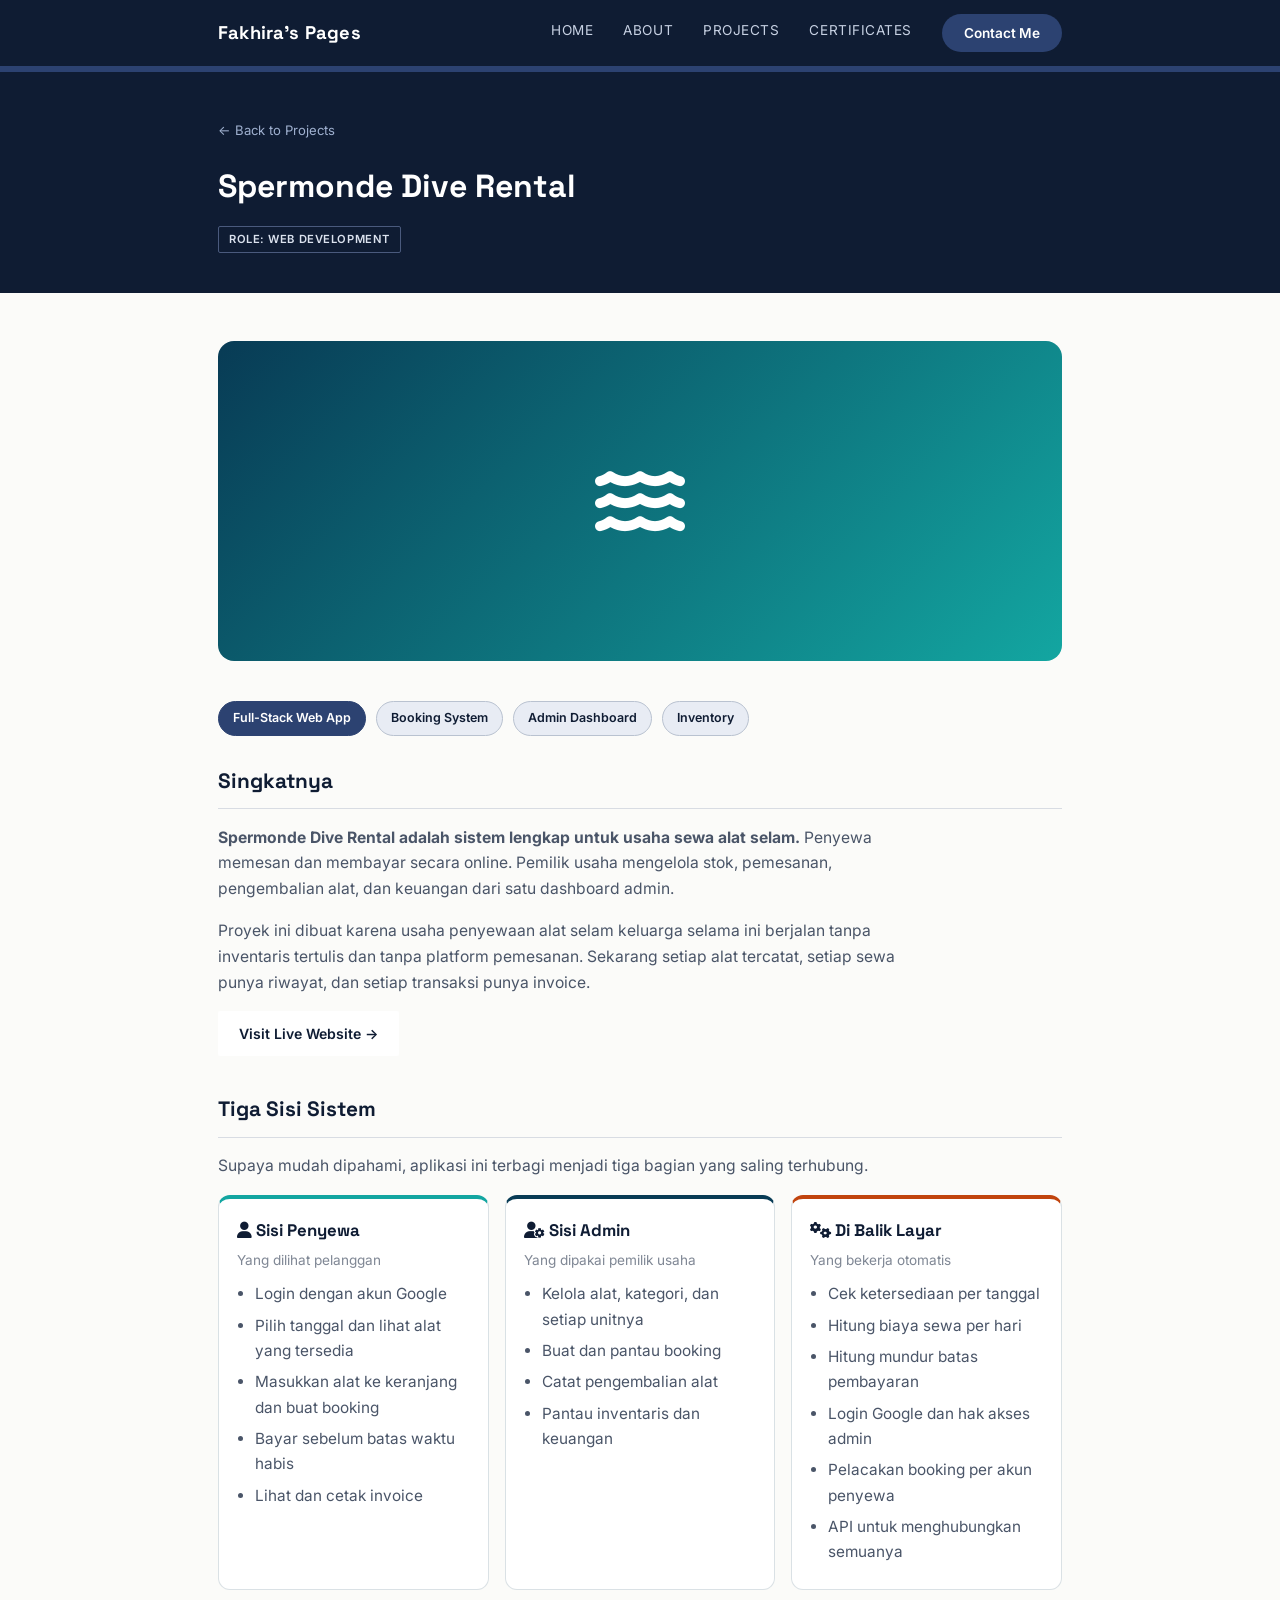
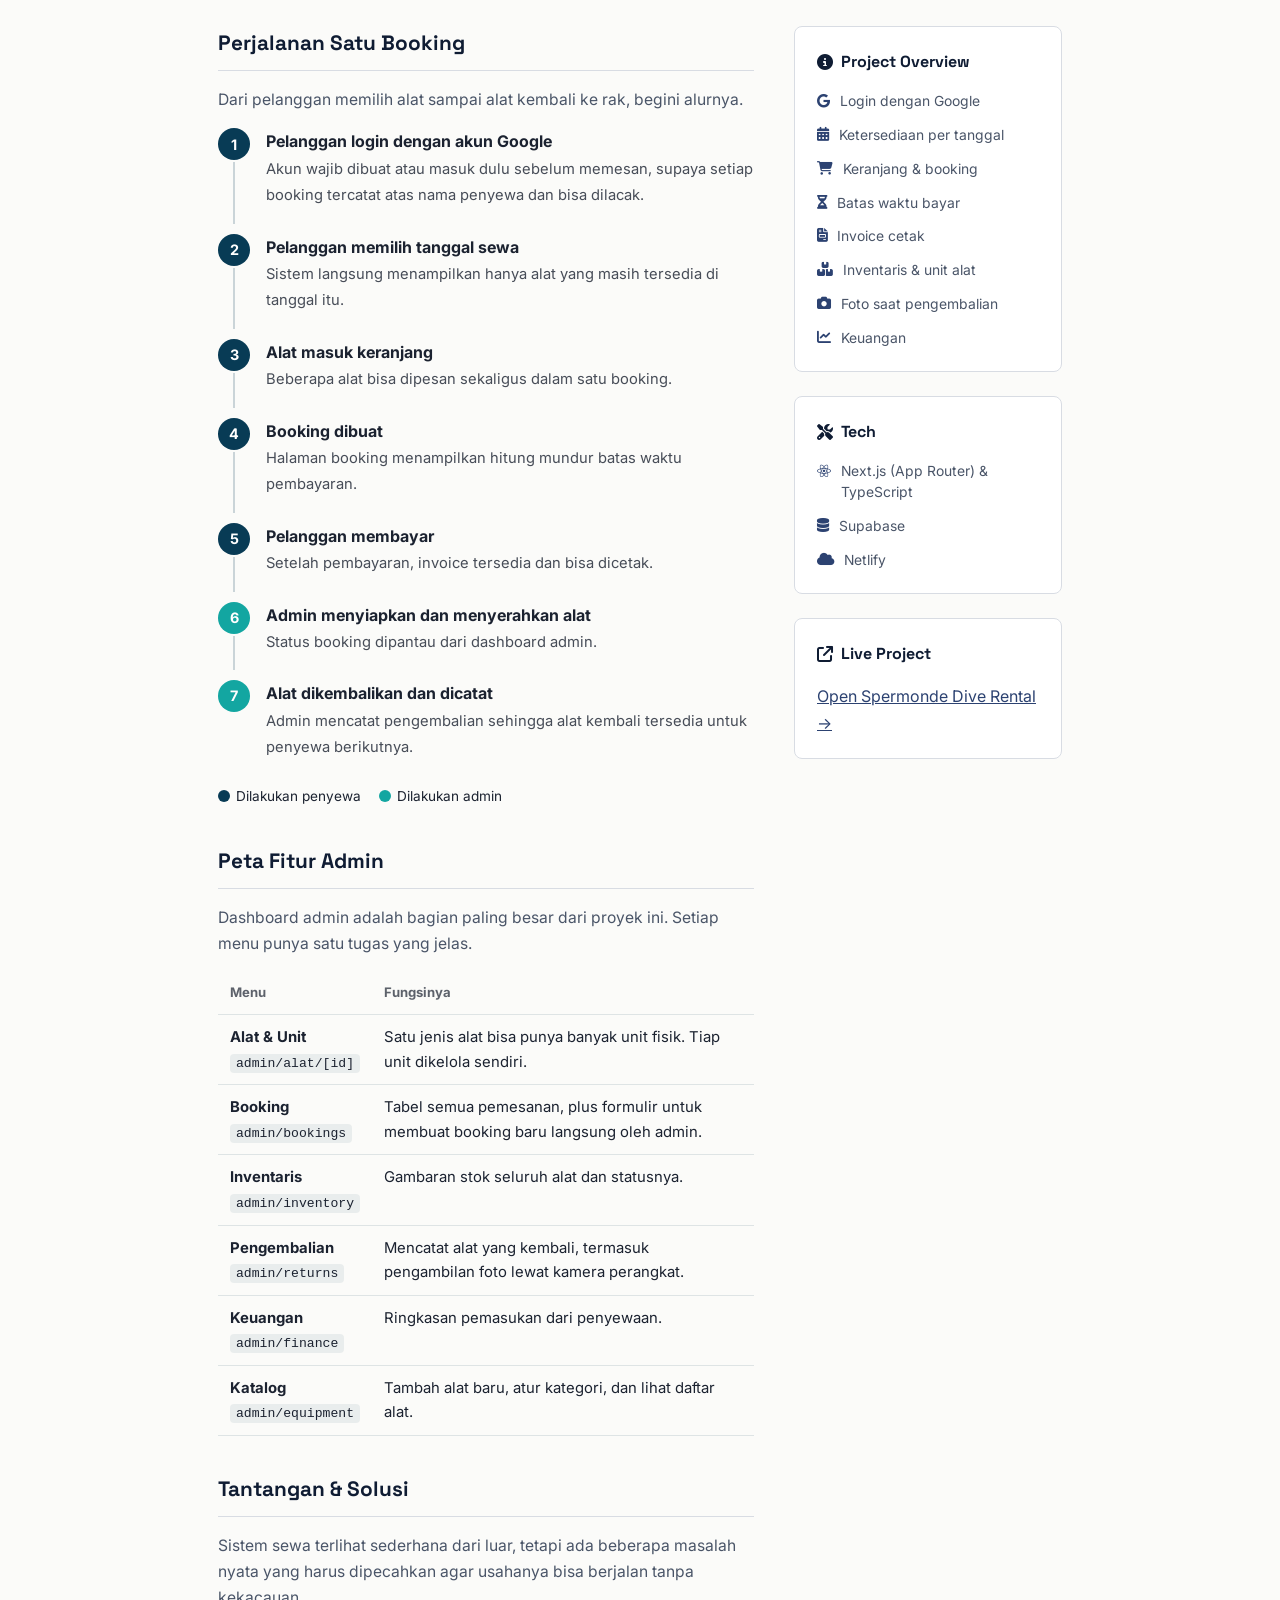
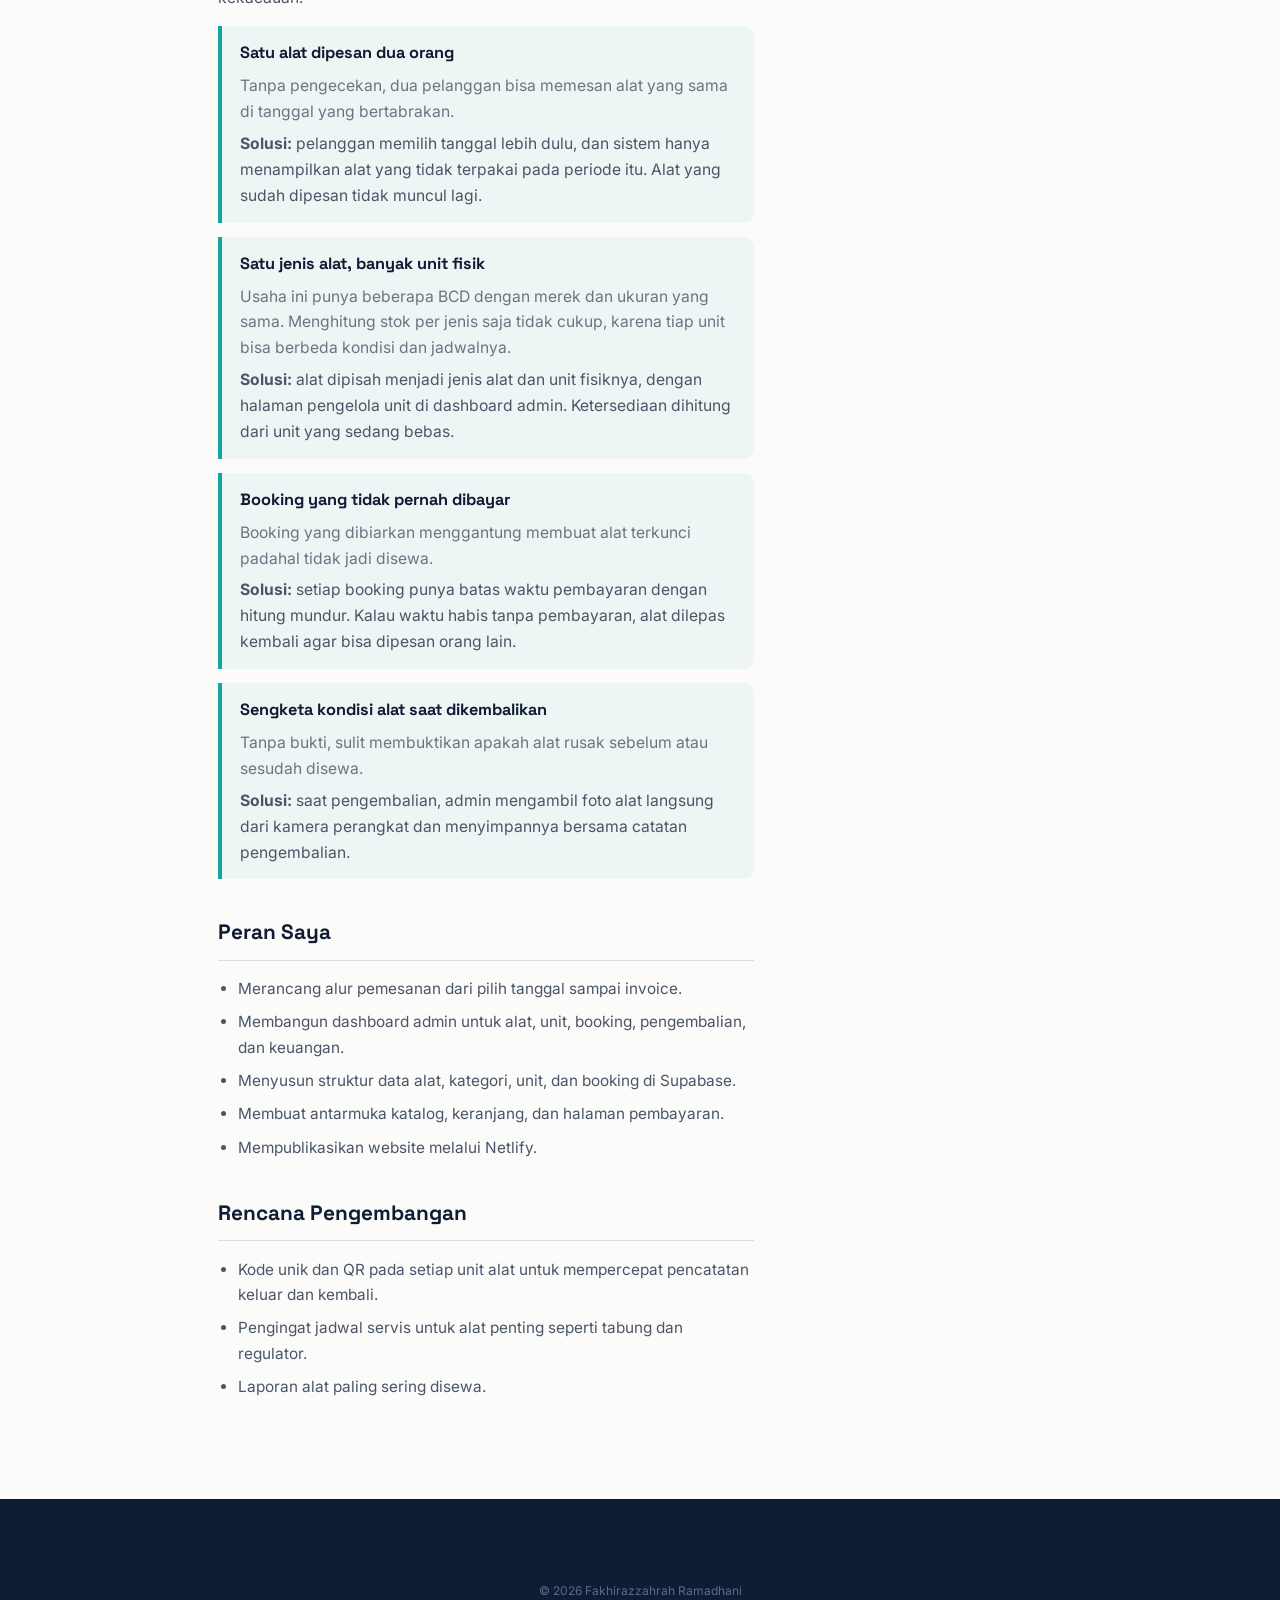
==== project-spermonde.html @ 96775a91 "Adding Spermonde & Bankflow project" ====
<!DOCTYPE html>
<html lang="id">
<head>
  <meta charset="UTF-8"><meta name="viewport" content="width=device-width, initial-scale=1.0">
  <title>Spermonde Dive Rental | Fakhirazzahrah Ramadhani</title>
  <link rel="preconnect" href="https://fonts.googleapis.com"><link rel="preconnect" href="https://fonts.gstatic.com" crossorigin>
  <link href="https://fonts.googleapis.com/css2?family=Space+Grotesk:wght@500;600;700&amp;family=Inter:wght@400;500;600;700&amp;display=swap" rel="stylesheet">
  <link rel="stylesheet" href="style.css"><link rel="stylesheet" href="https://cdnjs.cloudflare.com/ajax/libs/font-awesome/6.5.1/css/all.min.css">
  <style>
    .three-sides{display:grid;grid-template-columns:repeat(auto-fit,minmax(220px,1fr));gap:16px;margin-top:16px;}
    .side-card{border:1px solid rgba(8,59,85,.15);border-top:4px solid #13a6a1;border-radius:12px;padding:18px;background:#fff;}
    .side-card.admin{border-top-color:#083b55;}
    .side-card.system{border-top-color:#c1440e;}
    .side-card h3{margin:0 0 4px 0;font-size:1.05rem;}
    .side-card .who{margin:0 0 10px 0;font-size:.85rem;opacity:.7;}
    .side-card ul{margin:0;padding-left:18px;}
    .side-card li{margin-bottom:6px;}
    .flow{list-style:none;margin:16px 0 0 0;padding:0;counter-reset:step;}
    .flow li{position:relative;padding:0 0 18px 48px;counter-increment:step;}
    .flow li::before{content:counter(step);position:absolute;left:0;top:0;width:32px;height:32px;border-radius:50%;background:#083b55;color:#fff;display:grid;place-items:center;font-weight:700;font-size:.9rem;}
    .flow li::after{content:"";position:absolute;left:15px;top:34px;bottom:2px;width:2px;background:rgba(8,59,85,.2);}
    .flow li:last-child::after{display:none;}
    .flow li.admin-step::before{background:#13a6a1;}
    .flow strong{display:block;}
    .flow span{font-size:.92rem;opacity:.8;}
    .legend{display:flex;gap:18px;flex-wrap:wrap;font-size:.85rem;margin-top:8px;}
    .legend i{display:inline-block;width:12px;height:12px;border-radius:50%;margin-right:6px;vertical-align:-1px;}
    .map-table{width:100%;border-collapse:collapse;margin-top:12px;font-size:.93rem;}
    .map-table th,.map-table td{text-align:left;padding:10px 12px;border-bottom:1px solid rgba(8,59,85,.12);vertical-align:top;}
    .map-table th{font-size:.82rem;opacity:.7;}
    .map-table code{font-size:.82rem;background:rgba(8,59,85,.07);padding:2px 6px;border-radius:4px;white-space:nowrap;}
    .challenge{border-left:4px solid #13a6a1;background:rgba(19,166,161,.06);border-radius:0 10px 10px 0;padding:14px 18px;margin-top:14px;}
    .challenge h3{margin:0 0 6px 0;font-size:1.02rem;}
    .challenge p{margin:0 0 6px 0;}
    .challenge .problem{opacity:.8;}
    .challenge .solution{margin-bottom:0;}
    @media (max-width:640px){.map-table code{white-space:normal;}}
  </style>
</head>
<body>
<div class="topnav"><div class="container"><a class="brand" href="index.html#home">Fakhira's Pages</a><nav><a href="index.html#home">Home</a><a href="index.html#about">About</a><a href="index.html#projects">Projects</a><a href="index.html#certificates">Certificates</a><a href="index.html#contact" class="nav-cta">Contact Me</a></nav></div></div>

<header class="detail-hero"><div class="container"><a class="back-link" href="index.html#projects">&larr; Back to Projects</a><h1>Spermonde Dive Rental</h1><span class="role-badge">Role: Web Development</span></div></header>

<div class="detail-body"><div class="container">

  <!-- Ganti dengan screenshot asli: <img src="images/spermonde-home.png" alt="Halaman utama Spermonde Dive Rental" style="width:100%;border-radius:16px;"> -->
  <div class="detail-block"><div class="detail-hero-image" style="min-height:320px;display:grid;place-items:center;background:linear-gradient(135deg,#083b55,#13a6a1);color:#fff;font-size:5rem;border-radius:16px;"><i class="fa-solid fa-water" aria-hidden="true"></i></div></div>

  <div class="detail-tags tags-on-light"><span class="tag-badge tag-primary">Full-Stack Web App</span><span class="tag-badge">Booking System</span><span class="tag-badge">Admin Dashboard</span><span class="tag-badge">Inventory</span></div>

  <div class="detail-block">
    <h2>Singkatnya</h2>
    <p><strong>Spermonde Dive Rental adalah sistem lengkap untuk usaha sewa alat selam.</strong> Penyewa memesan dan membayar secara online. Pemilik usaha mengelola stok, pemesanan, pengembalian alat, dan keuangan dari satu dashboard admin.</p>
    <p>Proyek ini dibuat karena usaha penyewaan alat selam keluarga selama ini berjalan tanpa inventaris tertulis dan tanpa platform pemesanan. Sekarang setiap alat tercatat, setiap sewa punya riwayat, dan setiap transaksi punya invoice.</p>
    <p><a class="btn btn-solid" href="https://spermondediverental.netlify.app/" target="_blank" rel="noopener">Visit Live Website &rarr;</a></p>
  </div>

  <div class="detail-block">
    <h2>Tiga Sisi Sistem</h2>
    <p>Supaya mudah dipahami, aplikasi ini terbagi menjadi tiga bagian yang saling terhubung.</p>
    <div class="three-sides">
      <div class="side-card">
        <h3><i class="fa-solid fa-user"></i> Sisi Penyewa</h3>
        <p class="who">Yang dilihat pelanggan</p>
        <ul>
          <li>Login dengan akun Google</li>
          <li>Pilih tanggal dan lihat alat yang tersedia</li>
          <li>Masukkan alat ke keranjang dan buat booking</li>
          <li>Bayar sebelum batas waktu habis</li>
          <li>Lihat dan cetak invoice</li>
        </ul>
      </div>
      <div class="side-card admin">
        <h3><i class="fa-solid fa-user-gear"></i> Sisi Admin</h3>
        <p class="who">Yang dipakai pemilik usaha</p>
        <ul>
          <li>Kelola alat, kategori, dan setiap unitnya</li>
          <li>Buat dan pantau booking</li>
          <li>Catat pengembalian alat</li>
          <li>Pantau inventaris dan keuangan</li>
        </ul>
      </div>
      <div class="side-card system">
        <h3><i class="fa-solid fa-gears"></i> Di Balik Layar</h3>
        <p class="who">Yang bekerja otomatis</p>
        <ul>
          <li>Cek ketersediaan per tanggal</li>
          <li>Hitung biaya sewa per hari</li>
          <li>Hitung mundur batas pembayaran</li>
          <li>Login Google dan hak akses admin</li>
          <li>Pelacakan booking per akun penyewa</li>
          <li>API untuk menghubungkan semuanya</li>
        </ul>
      </div>
    </div>
  </div>

  <div class="detail-grid"><div class="detail-main">

    <div class="detail-block">
      <h2>Perjalanan Satu Booking</h2>
      <p>Dari pelanggan memilih alat sampai alat kembali ke rak, begini alurnya.</p>
      <ol class="flow">
        <li><strong>Pelanggan login dengan akun Google</strong><span>Akun wajib dibuat atau masuk dulu sebelum memesan, supaya setiap booking tercatat atas nama penyewa dan bisa dilacak.</span></li>
        <li><strong>Pelanggan memilih tanggal sewa</strong><span>Sistem langsung menampilkan hanya alat yang masih tersedia di tanggal itu.</span></li>
        <li><strong>Alat masuk keranjang</strong><span>Beberapa alat bisa dipesan sekaligus dalam satu booking.</span></li>
        <li><strong>Booking dibuat</strong><span>Halaman booking menampilkan hitung mundur batas waktu pembayaran.</span></li>
        <li><strong>Pelanggan membayar</strong><span>Setelah pembayaran, invoice tersedia dan bisa dicetak.</span></li>
        <li class="admin-step"><strong>Admin menyiapkan dan menyerahkan alat</strong><span>Status booking dipantau dari dashboard admin.</span></li>
        <li class="admin-step"><strong>Alat dikembalikan dan dicatat</strong><span>Admin mencatat pengembalian sehingga alat kembali tersedia untuk penyewa berikutnya.</span></li>
      </ol>
      <div class="legend"><span><i style="background:#083b55"></i>Dilakukan penyewa</span><span><i style="background:#13a6a1"></i>Dilakukan admin</span></div>
    </div>

    <div class="detail-block">
      <h2>Peta Fitur Admin</h2>
      <p>Dashboard admin adalah bagian paling besar dari proyek ini. Setiap menu punya satu tugas yang jelas.</p>
      <table class="map-table">
        <tr><th>Menu</th><th>Fungsinya</th></tr>
        <tr><td><strong>Alat &amp; Unit</strong><br><code>admin/alat/[id]</code></td><td>Satu jenis alat bisa punya banyak unit fisik. Tiap unit dikelola sendiri.</td></tr>
        <tr><td><strong>Booking</strong><br><code>admin/bookings</code></td><td>Tabel semua pemesanan, plus formulir untuk membuat booking baru langsung oleh admin.</td></tr>
        <tr><td><strong>Inventaris</strong><br><code>admin/inventory</code></td><td>Gambaran stok seluruh alat dan statusnya.</td></tr>
        <tr><td><strong>Pengembalian</strong><br><code>admin/returns</code></td><td>Mencatat alat yang kembali, termasuk pengambilan foto lewat kamera perangkat.</td></tr>
        <tr><td><strong>Keuangan</strong><br><code>admin/finance</code></td><td>Ringkasan pemasukan dari penyewaan.</td></tr>
        <tr><td><strong>Katalog</strong><br><code>admin/equipment</code></td><td>Tambah alat baru, atur kategori, dan lihat daftar alat.</td></tr>
      </table>
    </div>

    <div class="detail-block">
      <h2>Tantangan &amp; Solusi</h2>
      <p>Sistem sewa terlihat sederhana dari luar, tetapi ada beberapa masalah nyata yang harus dipecahkan agar usahanya bisa berjalan tanpa kekacauan.</p>

      <div class="challenge">
        <h3>Satu alat dipesan dua orang</h3>
        <p class="problem">Tanpa pengecekan, dua pelanggan bisa memesan alat yang sama di tanggal yang bertabrakan.</p>
        <p class="solution"><strong>Solusi:</strong> pelanggan memilih tanggal lebih dulu, dan sistem hanya menampilkan alat yang tidak terpakai pada periode itu. Alat yang sudah dipesan tidak muncul lagi.</p>
      </div>

      <div class="challenge">
        <h3>Satu jenis alat, banyak unit fisik</h3>
        <p class="problem">Usaha ini punya beberapa BCD dengan merek dan ukuran yang sama. Menghitung stok per jenis saja tidak cukup, karena tiap unit bisa berbeda kondisi dan jadwalnya.</p>
        <p class="solution"><strong>Solusi:</strong> alat dipisah menjadi jenis alat dan unit fisiknya, dengan halaman pengelola unit di dashboard admin. Ketersediaan dihitung dari unit yang sedang bebas.</p>
      </div>

      <div class="challenge">
        <h3>Booking yang tidak pernah dibayar</h3>
        <p class="problem">Booking yang dibiarkan menggantung membuat alat terkunci padahal tidak jadi disewa.</p>
        <p class="solution"><strong>Solusi:</strong> setiap booking punya batas waktu pembayaran dengan hitung mundur. Kalau waktu habis tanpa pembayaran, alat dilepas kembali agar bisa dipesan orang lain.</p>
      </div>

      <div class="challenge">
        <h3>Sengketa kondisi alat saat dikembalikan</h3>
        <p class="problem">Tanpa bukti, sulit membuktikan apakah alat rusak sebelum atau sesudah disewa.</p>
        <p class="solution"><strong>Solusi:</strong> saat pengembalian, admin mengambil foto alat langsung dari kamera perangkat dan menyimpannya bersama catatan pengembalian.</p>
      </div>
    </div>

    <div class="detail-block">
      <h2>Peran Saya</h2>
      <ul>
        <li>Merancang alur pemesanan dari pilih tanggal sampai invoice.</li>
        <li>Membangun dashboard admin untuk alat, unit, booking, pengembalian, dan keuangan.</li>
        <li>Menyusun struktur data alat, kategori, unit, dan booking di Supabase.</li>
        <li>Membuat antarmuka katalog, keranjang, dan halaman pembayaran.</li>
        <li>Mempublikasikan website melalui Netlify.</li>
      </ul>
    </div>

    <div class="detail-block">
      <h2>Rencana Pengembangan</h2>
      <ul>
        <li>Kode unik dan QR pada setiap unit alat untuk mempercepat pencatatan keluar dan kembali.</li>
        <li>Pengingat jadwal servis untuk alat penting seperti tabung dan regulator.</li>
        <li>Laporan alat paling sering disewa.</li>
      </ul>
    </div>

  </div><aside class="detail-sidebar">
    <div class="sidebar-box"><h3><i class="fa-solid fa-circle-info"></i> Project Overview</h3>
      <ul class="sidebar-feature-list">
        <li><i class="fa-brands fa-google"></i> Login dengan Google</li>
        <li><i class="fa-solid fa-calendar-days"></i> Ketersediaan per tanggal</li>
        <li><i class="fa-solid fa-cart-shopping"></i> Keranjang &amp; booking</li>
        <li><i class="fa-solid fa-hourglass-half"></i> Batas waktu bayar</li>
        <li><i class="fa-solid fa-file-invoice"></i> Invoice cetak</li>
        <li><i class="fa-solid fa-boxes-stacked"></i> Inventaris &amp; unit alat</li>
        <li><i class="fa-solid fa-camera"></i> Foto saat pengembalian</li>
        <li><i class="fa-solid fa-chart-line"></i> Keuangan</li>
      </ul>
    </div>
    <div class="sidebar-box"><h3><i class="fa-solid fa-screwdriver-wrench"></i> Tech</h3>
      <ul class="sidebar-feature-list">
        <li><i class="fa-brands fa-react"></i> Next.js (App Router) &amp; TypeScript</li>
        <li><i class="fa-solid fa-database"></i> Supabase</li>
        <li><i class="fa-solid fa-cloud"></i> Netlify</li>
      </ul>
    </div>
    <div class="sidebar-box"><h3><i class="fa-solid fa-arrow-up-right-from-square"></i> Live Project</h3><p style="margin:0;"><a href="https://spermondediverental.netlify.app/" target="_blank" rel="noopener">Open Spermonde Dive Rental &rarr;</a></p></div>
  </aside></div>

</div></div>
<footer><div class="container"><div class="fine">&copy; 2026 Fakhirazzahrah Ramadhani</div></div></footer>
</body>
</html>
---- style.css ----
:root{
  --navy-deep:  #0f1c33;
  --navy:       #1b2d52;
  --navy-mid:   #2c4271;
  --navy-soft:  #e8ecf4;
  --paper:      #fbfbf9;
  --card:       #ffffff;
  --ink:        #1b2230;
  --ink-soft:   #4a5568;
  --line:       #d8dce3;
  --rule:       #b9c2d0;
  --wa-green:   #25D366;
}

*{ box-sizing:border-box; }
html{ scroll-behavior:smooth; }

body{
  margin:0;
  background:var(--paper);
  color:var(--ink);
  font-family:'Inter', sans-serif;
  font-size:16px;
  line-height:1.65;
  -webkit-font-smoothing:antialiased;
  -moz-osx-font-smoothing:grayscale;
  font-synthesis:none;
}

h1,h2,h3{
  font-family:'Space Grotesk', sans-serif;
  color:var(--navy-deep);
  margin:0;
  font-weight:700;
  text-rendering:optimizeLegibility;
}

a{ color:var(--navy-mid); }

.container{
  max-width:900px;
  margin:0 auto;
  padding:0 28px;
}

/* ---------- TOP NAV ---------- */
.topnav{
  background:var(--navy-deep);
  border-bottom:6px solid var(--navy-mid);
  position:sticky;
  top:0;
  z-index:50;
}
.topnav .container{
  display:flex;
  align-items:center;
  justify-content:space-between;
  padding-top:14px;
  padding-bottom:14px;
}
.brand{
  font-family:'Space Grotesk', sans-serif;
  color:#fff;
  font-size:1.15rem;
  font-weight:700;
  text-decoration:none;
  letter-spacing:.01em;
  line-height:1;
}
.topnav nav{
  display:flex;
  align-items:center;
  gap:30px;
  flex-wrap:wrap;
}
.topnav nav a{
  position:relative;
  display:inline-block;
  color:#c7d1e3;
  text-decoration:none;
  font-size:.85rem;
  letter-spacing:.04em;
  text-transform:uppercase;
  line-height:1;
  padding-bottom:5px;
  transition:color .2s ease;
}
.topnav nav a::after{
  content:"";
  position:absolute;
  left:0;
  bottom:0;
  width:0;
  height:2px;
  background:#fff;
  transition:width .25s ease;
}
.topnav nav a.nav-cta{
  display:inline-flex;
  align-items:center;
  justify-content:center;
  background:var(--navy-mid);
  color:#fff !important;
  padding:0 22px;
  height:38px;
  border-radius:999px;
  font-weight:600;
  font-size:.85rem;
  text-transform:none !important;
  letter-spacing:normal !important;
  line-height:normal;
  transition:background .2s ease, transform .2s ease;
}
.topnav nav a.nav-cta::after{
  display:none;
}
.topnav nav a.nav-cta:hover{
  background:#3a5590;
  transform:translateY(-2px);
}
.topnav nav a:hover{ color:#fff; }
.topnav nav a:hover::after{ width:100%; }

/* ---------- HERO ---------- */
.hero-flex{
  display:flex;
  align-items:center;
  justify-content:space-between;
  gap:48px;
}
.hero-text{
  flex:1;
  min-width:280px;
}
.hero-photo{
  flex-shrink:0;
}
.hero-photo img{
  width:190px;
  height:190px;
  object-fit:cover;
  border-radius:50%;
  border:3px solid var(--navy-mid);
  transition:transform .3s ease;
}
.hero-photo img:hover{
  transform:scale(2.04);
}

@media (max-width:700px){
  .hero-flex{
    flex-direction:column-reverse;
    text-align:center;
    gap:28px;
  }
  .hero-links{
    justify-content:center;
  }
  .hero-photo img{
    width:150px;
    height:150px;
  }
}
header.hero{
  background:var(--navy-deep);
  color:#f2f4f8;
  padding:56px 0 60px;
}
header.hero .eyebrow{
  letter-spacing:.14em;
  text-transform:uppercase;
  font-size:.72rem;
  color:#9fb0cf;
  margin-bottom:14px;
}
header.hero h1{
  color:#fff;
  font-size:2.4rem;
  font-weight:700;
}
header.hero .role-line{
  margin-top:10px;
  font-size:1.05rem;
  color:#c7d1e3;
  max-width:640px;
}
.hero-links{
  margin-top:26px;
  display:flex;
  gap:14px;
  flex-wrap:wrap;
}
.btn{
  display:inline-block;
  padding:10px 20px;
  font-size:.88rem;
  font-weight:600;
  text-decoration:none;
  border-radius:2px;
  border:1px solid transparent;
  transition:transform .2s ease, box-shadow .2s ease, background .2s ease;
}
.btn-solid{
  background:#fff;
  color:var(--navy-deep);
}
.btn-solid:hover{
  transform:translateY(-2px);
  box-shadow:0 8px 20px rgba(0,0,0,.25);
}
.btn-outline{
  border-color:#5b6f96;
  color:#e7ecf5;
}
.btn-outline:hover{
  background:rgba(255,255,255,.08);
  transform:translateY(-2px);
}

/* ---------- SCROLL REVEAL ---------- */
.reveal{
  opacity:0;
  transform:translateY(24px);
  transition:opacity .7s ease, transform .7s ease;
}
.reveal.is-visible{
  opacity:1;
  transform:translateY(0);
}

/* ---------- SECTIONS ---------- */
section{
  padding:56px 0;
  border-bottom:1px solid var(--line);
}
section:last-of-type{ border-bottom:none; }

.section-label{
  font-size:.75rem;
  letter-spacing:.16em;
  text-transform:uppercase;
  color:var(--navy-mid);
  font-weight:600;
  margin-bottom:8px;
}
section h2{
  font-size:1.7rem;
  margin-bottom:22px;
}

.about-text{
  max-width:700px;
  color:var(--ink-soft);
  font-size:1.02rem;
}

/* ---------- SKILLS ---------- */
.skills-grid {
  display: grid;
  grid-template-columns: repeat(3, 1fr);
  gap: 40px 32px;
  max-width: 1000px;
  margin: 0 auto;
}

.skill-category h3 {
  font-size: 13px;
  font-weight: 700;
  letter-spacing: 0.05em;
  text-transform: uppercase;
  padding-bottom: 10px;
  border-bottom: 1px solid var(--line);
  margin-bottom: 16px;
}

.skills-icon-list {
  list-style: none;
  padding: 0;
  margin: 0;
}
.skills-icon-list li {
  display: flex;
  align-items: flex-start;
  gap: 12px;
  margin-bottom: 14px;
  line-height: 1.4;
  color: var(--ink-soft);
  transition: color .2s ease, transform .2s ease;
}
.skills-icon-list li:hover{
  color: var(--navy-deep);
  transform: translateX(4px);
}
.skills-icon-list i {
  width: 20px;
  text-align: center;
  margin-top: 2px;
  color: var(--navy-mid);
  transition: transform .2s ease;
}
.skills-icon-list li:hover i{
  transform: scale(1.2);
}

@media (max-width: 900px) {
  .skills-grid { grid-template-columns: repeat(2, 1fr); }
}
@media (max-width: 560px) {
  .skills-grid { grid-template-columns: 1fr; }
}

/* ---------- PROJECT CARDS (preview grid) ---------- */
.project-grid{
  display:grid;
  grid-template-columns:repeat(auto-fit, minmax(260px,1fr));
  gap:24px;
}
.project-card{
  background:var(--card);
  border:1px solid var(--line);
  border-radius:3px;
  padding:24px;
  display:flex;
  flex-direction:column;
  transition:border-color .2s ease, transform .25s ease, box-shadow .25s ease;
}
.project-card:hover{
  border-color:var(--navy-mid);
  transform:translateY(-5px);
  box-shadow:0 14px 28px rgba(15,28,51,.1);
}
.project-card .role-badge{ margin-bottom:14px; align-self:flex-start; }
.project-card h3{
  font-size:1.1rem;
  margin-bottom:10px;
}
.project-card p{
  color:var(--ink-soft);
  font-size:.92rem;
  flex-grow:1;
  margin:0 0 16px;
}
.project-card .stack{ margin-bottom:16px; }
.card-link{
  font-size:.85rem;
  font-weight:600;
  text-decoration:none;
  border-bottom:1px solid var(--navy-mid);
  align-self:flex-start;
  transition:letter-spacing .2s ease;
}
.card-link:hover{
  letter-spacing:.02em;
}

.role-badge{
  display:inline-block;
  font-size:.7rem;
  letter-spacing:.05em;
  text-transform:uppercase;
  font-weight:600;
  color:var(--navy-deep);
  background:var(--navy-soft);
  border:1px solid var(--rule);
  padding:3px 10px;
  border-radius:2px;
  white-space:nowrap;
}

.stack{
  font-size:.85rem;
  color:var(--navy-mid);
}
.stack span{
  display:inline-block;
  margin:2px 8px 2px 0;
}

/* ---------- CERTIFICATES ---------- */
.cert-grid{
  display:grid;
  grid-template-columns:repeat(auto-fit, minmax(220px,1fr));
  gap:20px;
}
.cert-card{
  background:var(--card);
  border:1px solid var(--line);
  border-radius:3px;
  overflow:hidden;
  transition:transform .25s ease, box-shadow .25s ease;
}
.cert-card:hover{
  transform:translateY(-4px);
  box-shadow:0 14px 28px rgba(15,28,51,.1);
}
.cert-card img{
  display:block;
  width:100%;
  height:170px;
  object-fit:contain;
  padding:14px;
  border-bottom:1px solid var(--line);
  background:var(--navy-soft);
  transition:transform .3s ease;
}
.cert-card:hover img{
  transform:scale(1.05);
}
.cert-card .cert-body{
  padding:16px 20px 20px;
}
.cert-card h3{
  font-size:.98rem;
  margin-bottom:6px;
}
.cert-card .cert-org{
  font-size:.85rem;
  color:var(--navy-mid);
  margin-bottom:4px;
}
.cert-card .cert-date{
  font-size:.8rem;
  color:var(--ink-soft);
}
.cert-placeholder{
  border:1px dashed var(--rule);
  border-radius:3px;
  padding:28px;
  text-align:center;
  color:var(--ink-soft);
  font-size:.92rem;
}

/* ---------- EXPERIENCE ---------- */
.exp-item{ display:flex; gap:22px; }
.exp-date{
  min-width:130px;
  color:var(--ink-soft);
  font-size:.88rem;
  padding-top:2px;
}
.exp-body h3{
  font-size:1.1rem;
  margin-bottom:4px;
}
.exp-org{
  font-size:.9rem;
  color:var(--navy-mid);
  margin-bottom:8px;
}
.exp-body p{ color:var(--ink-soft); font-size:.95rem; }

/* ---------- CONTACT / FOOTER ---------- */
footer{
  background:var(--navy-deep);
  color:#dbe2ee;
  padding:48px 0 40px;
  text-align:center;
}
footer h2{ color:#fff; font-size:1.5rem; margin-bottom:14px; }
footer p{ color:#aebbd2; margin-bottom:22px; }

.contact-links{
  display:flex;
  justify-content:center;
  gap:18px;
  flex-wrap:wrap;
}
.contact-links a{
  display:flex;
  align-items:center;
  justify-content:center;
  width:46px;
  height:46px;
  border-radius:50%;
  background:rgba(255,255,255,.06);
  border:1px solid #4a5a7d;
  color:#f2f4f8;
  font-size:1.15rem;
  text-decoration:none;
  transition:background .2s ease, transform .2s ease, border-color .2s ease;
}
.contact-links a:hover{
  background:var(--navy-mid);
  border-color:var(--navy-mid);
  transform:translateY(-4px);
}

footer .fine{
  margin-top:34px;
  font-size:.75rem;
  color:#5c6c8e;
}

/* ---------- FLOATING WHATSAPP BUTTON ---------- */
.wa-float{
  position:fixed;
  right:24px;
  bottom:24px;
  width:58px;
  height:58px;
  border-radius:50%;
  background:var(--wa-green);
  color:#fff;
  display:flex;
  align-items:center;
  justify-content:center;
  font-size:1.6rem;
  text-decoration:none;
  box-shadow:0 8px 22px rgba(0,0,0,.28);
  z-index:100;
  animation:wa-pulse 2.4s infinite;
  transition:transform .2s ease;
}
.wa-float:hover{
  transform:scale(1.08);
}
@keyframes wa-pulse{
  0%   { box-shadow:0 8px 22px rgba(0,0,0,.28), 0 0 0 0 rgba(37,211,102,.55); }
  70%  { box-shadow:0 8px 22px rgba(0,0,0,.28), 0 0 0 14px rgba(37,211,102,0); }
  100% { box-shadow:0 8px 22px rgba(0,0,0,.28), 0 0 0 0 rgba(37,211,102,0); }
}

@media (max-width:600px){
  .wa-float{
    right:16px;
    bottom:16px;
    width:52px;
    height:52px;
    font-size:1.4rem;
  }
}

/* ---------- PROJECT DETAIL PAGE ---------- */
.detail-photo{
  width:100%;
  height:auto;
  max-height:none;
  object-fit:contain;
  object-position:center;
  border-radius:8px;
  border:1px solid var(--line);
  margin-bottom:8px;
  display:block;
}

/* ---------- DETAIL HERO: TAG BADGES ---------- */
.detail-tags{
  display:flex;
  flex-wrap:wrap;
  gap:10px;
  margin-top:18px;
}
.tag-badge{
  display:inline-block;
  padding:6px 14px;
  border-radius:999px;
  font-size:.78rem;
  font-weight:600;
  background:rgba(255,255,255,.08);
  border:1px solid #4a5a7d;
  color:#dbe2ee;
}
.tag-badge.tag-primary{
  background:var(--navy-mid);
  border-color:var(--navy-mid);
  color:#fff;
}

/* Varian tag badge untuk dipakai di atas latar putih (di luar header biru) */
.detail-tags.tags-on-light{
  margin-top:0;
  margin-bottom:28px;
}
.detail-tags.tags-on-light .tag-badge{
  background:var(--navy-soft);
  border:1px solid var(--rule);
  color:var(--navy-deep);
}
.detail-tags.tags-on-light .tag-badge.tag-primary{
  background:var(--navy-mid);
  border-color:var(--navy-mid);
  color:#fff;
}

/* ---------- BIG HERO IMAGE BELOW HEADER ---------- */
.detail-hero-image{
  margin-top:0;
  margin-bottom:40px;
}
.detail-hero-image img{
  width:100%;
  height:auto;
  max-height:none;
  object-fit:contain;
  border-radius:10px;
  border:1px solid var(--line);
  box-shadow:0 20px 40px rgba(15,28,51,.15);
  display:block;
}

/* ---------- SIDE-BY-SIDE DETAIL LAYOUT ---------- */
.detail-grid{
  display:grid;
  grid-template-columns:2fr 1fr;
  gap:40px;
  align-items:start;
}
.detail-sidebar{
  position:sticky;
  top:80px;
  display:flex;
  flex-direction:column;
  gap:24px;
}
.sidebar-box{
  background:var(--card);
  border:1px solid var(--line);
  border-radius:8px;
  padding:22px;
}
.sidebar-box h3{
  font-family:'Space Grotesk', sans-serif;
  font-size:1rem;
  margin-bottom:16px;
  display:flex;
  align-items:center;
  gap:8px;
  color:var(--navy-deep);
}
.sidebar-feature-list{
  list-style:none;
  margin:0;
  padding:0;
}
.sidebar-feature-list li{
  display:flex;
  align-items:flex-start;
  gap:10px;
  font-size:.87rem;
  color:var(--ink-soft);
  margin-bottom:13px;
  line-height:1.5;
}
.sidebar-feature-list li:last-child{ margin-bottom:0; }
.sidebar-feature-list i{
  color:var(--navy-mid);
  margin-top:3px;
  flex-shrink:0;
}
.sidebar-impact-list{
  display:flex;
  flex-direction:column;
  gap:12px;
}
.sidebar-impact-item{
  background:var(--navy-soft);
  border-radius:6px;
  padding:12px 14px;
}
.sidebar-impact-item .impact-number{
  font-size:1.25rem;
}
.sidebar-impact-item .impact-label{
  font-size:.78rem;
  margin-top:2px;
}

/* Problem/Solution dipaksa 1 kolom kalau dalam layout sempit (sidebar) */
.problem-solution.stacked{
  grid-template-columns:1fr;
}

@media (max-width:860px){
  .detail-grid{ grid-template-columns:1fr; }
  .detail-sidebar{ position:static; }
}

.tools-grid{
  display:grid;
  grid-template-columns:repeat(auto-fit, minmax(180px,1fr));
  gap:14px;
}
.tool-chip{
  display:flex;
  align-items:center;
  gap:10px;
  padding:10px 16px;
  background:var(--card);
  border:1px solid var(--line);
  border-radius:6px;
  font-size:.9rem;
  color:var(--ink-soft);
  transition:border-color .2s ease, transform .2s ease;
}
.tool-chip:hover{
  border-color:var(--navy-mid);
  transform:translateY(-2px);
}
.tool-chip i{
  color:var(--navy-mid);
  font-size:1.1rem;
  width:20px;
  text-align:center;
}

/* Problem / Solution cards */
.problem-solution{
  display:grid;
  grid-template-columns:1fr 1fr;
  gap:24px;
}
.ps-card{
  padding:28px;
  border-radius:8px;
}
.ps-card.problem{
  background:#fdeceb;
  border-left:4px solid #c0392b;
}
.ps-card.solution{
  background:#eafaf1;
  border-left:4px solid #1e8449;
}
.ps-icon{
  width:44px;
  height:44px;
  border-radius:8px;
  display:flex;
  align-items:center;
  justify-content:center;
  font-size:1.2rem;
  margin-bottom:16px;
}
.ps-card.problem .ps-icon{ background:#f8d7d5; color:#c0392b; }
.ps-card.solution .ps-icon{ background:#d5f5e3; color:#1e8449; }
.ps-card h3{
  font-size:1.15rem;
  margin-bottom:14px;
}
.ps-card.problem h3{ color:#c0392b; }
.ps-card.solution h3{ color:#1e8449; }
.ps-card p{
  color:var(--ink-soft);
  font-size:.95rem;
  line-height:1.75;
}
@media (max-width:700px){
  .problem-solution{ grid-template-columns:1fr; }
}

/* Challenges & Learnings */
.challenge-list{
  display:flex;
  flex-direction:column;
  gap:16px;
}
.challenge-item{
  display:flex;
  gap:16px;
  padding:18px 20px;
  background:var(--card);
  border:1px solid var(--line);
  border-radius:6px;
}
.challenge-item i{
  color:var(--navy-mid);
  font-size:1.1rem;
  margin-top:2px;
  flex-shrink:0;
}
.challenge-item h4{
  font-size:.98rem;
  margin-bottom:4px;
  color:var(--navy-deep);
}
.challenge-item p{
  font-size:.9rem;
  color:var(--ink-soft);
  margin:0;
}

/* ---------- Project Gallery (masonry, tanpa crop) ---------- */
.gallery-grid{
  column-count:3;
  column-gap:20px;
}
.gallery-grid img{
  width:100%;
  height:auto;
  display:block;
  margin-bottom:20px;
  border-radius:8px;
  border:1px solid var(--line);
  break-inside:avoid;
  -webkit-column-break-inside:avoid;
  transition:transform .3s ease, box-shadow .3s ease;
}
.gallery-grid img:hover{
  transform:scale(1.02);
  box-shadow:0 10px 24px rgba(15,28,51,.12);
}
@media (max-width:760px){
  .gallery-grid{ column-count:2; }
}
@media (max-width:460px){
  .gallery-grid{ column-count:1; }
}
.gallery-caption{
  font-size:.8rem;
  color:var(--ink-soft);
  margin-top:6px;
  text-align:center;
}

/* Key Features (grid version, dipakai di halaman lain jika perlu) */
.features-grid{
  display:grid;
  grid-template-columns:repeat(auto-fit, minmax(220px,1fr));
  gap:18px;
}
.feature-card{
  padding:20px;
  border:1px solid var(--line);
  border-radius:6px;
  background:var(--card);
  transition:transform .2s ease, box-shadow .2s ease;
}
.feature-card:hover{
  transform:translateY(-3px);
  box-shadow:0 10px 22px rgba(15,28,51,.08);
}
.feature-card i{
  color:var(--navy-mid);
  font-size:1.3rem;
  margin-bottom:10px;
  display:block;
}
.feature-card h4{
  font-size:1rem;
  margin-bottom:6px;
  color:var(--navy-deep);
}
.feature-card p{
  font-size:.88rem;
  color:var(--ink-soft);
  margin:0;
}

/* Key Impact (grid version, dipakai di halaman lain jika perlu) */
.impact-grid{
  display:grid;
  grid-template-columns:repeat(auto-fit, minmax(180px,1fr));
  gap:18px;
}
.impact-card{
  text-align:center;
  padding:26px 16px;
  background:var(--navy-soft);
  border-radius:8px;
}
.impact-number{
  font-family:'Space Grotesk', sans-serif;
  font-size:1.7rem;
  font-weight:700;
  color:var(--navy-deep);
  display:block;
}
.impact-label{
  font-size:.82rem;
  color:var(--ink-soft);
  margin-top:6px;
}

.detail-hero{
  background:var(--navy-deep);
  color:#f2f4f8;
  padding:44px 0 40px;
}
.detail-hero .back-link{
  display:inline-block;
  color:#9fb0cf;
  font-size:.82rem;
  text-decoration:none;
  margin-bottom:18px;
}
.detail-hero .back-link:hover{ color:#fff; }
.detail-hero h1{
  color:#ffffff;
  font-size:2rem;
  -webkit-text-fill-color:#ffffff;
}
.detail-hero .role-badge{
  margin-top:14px;
  background:transparent;
  border-color:#4a5a7d;
  color:#dbe2ee;
}
.detail-body{
  padding:48px 0 64px;
}
.detail-block{ margin-bottom:36px; }
.detail-block h2{
  font-size:1.3rem;
  margin-bottom:14px;
  padding-bottom:10px;
  border-bottom:1px solid var(--line);
}
.detail-block p{
  color:var(--ink-soft);
  font-size:.98rem;
  max-width:700px;
}
.detail-block ul{
  color:var(--ink-soft);
  font-size:.96rem;
  padding-left:20px;
}
.detail-block li{ margin-bottom:8px; }
.stack-box{
  margin-top:8px;
}

/* Layar medium/tablet: brand disembunyikan, nav + tombol tetap satu baris */
@media (max-width:860px){
  .brand{
    display:none;
  }
  .topnav .container{
    justify-content:center;
  }
}

/* Layar kecil/mobile: nav + tombol stack ke bawah, rata tengah */
@media (max-width:600px){
  header.hero h1, .detail-hero h1{ font-size:1.8rem; }

  .topnav .container{
    flex-direction:column;
    gap:14px;
    padding-top:18px;
    padding-bottom:18px;
  }
  .topnav nav{
    justify-content:center;
    gap:16px;
    row-gap:10px;
  }
  .topnav nav a{
    font-size:.8rem;
  }
  .nav-cta{
    margin-top:2px;
  }

  .exp-item{ flex-direction:column; gap:4px; }
}
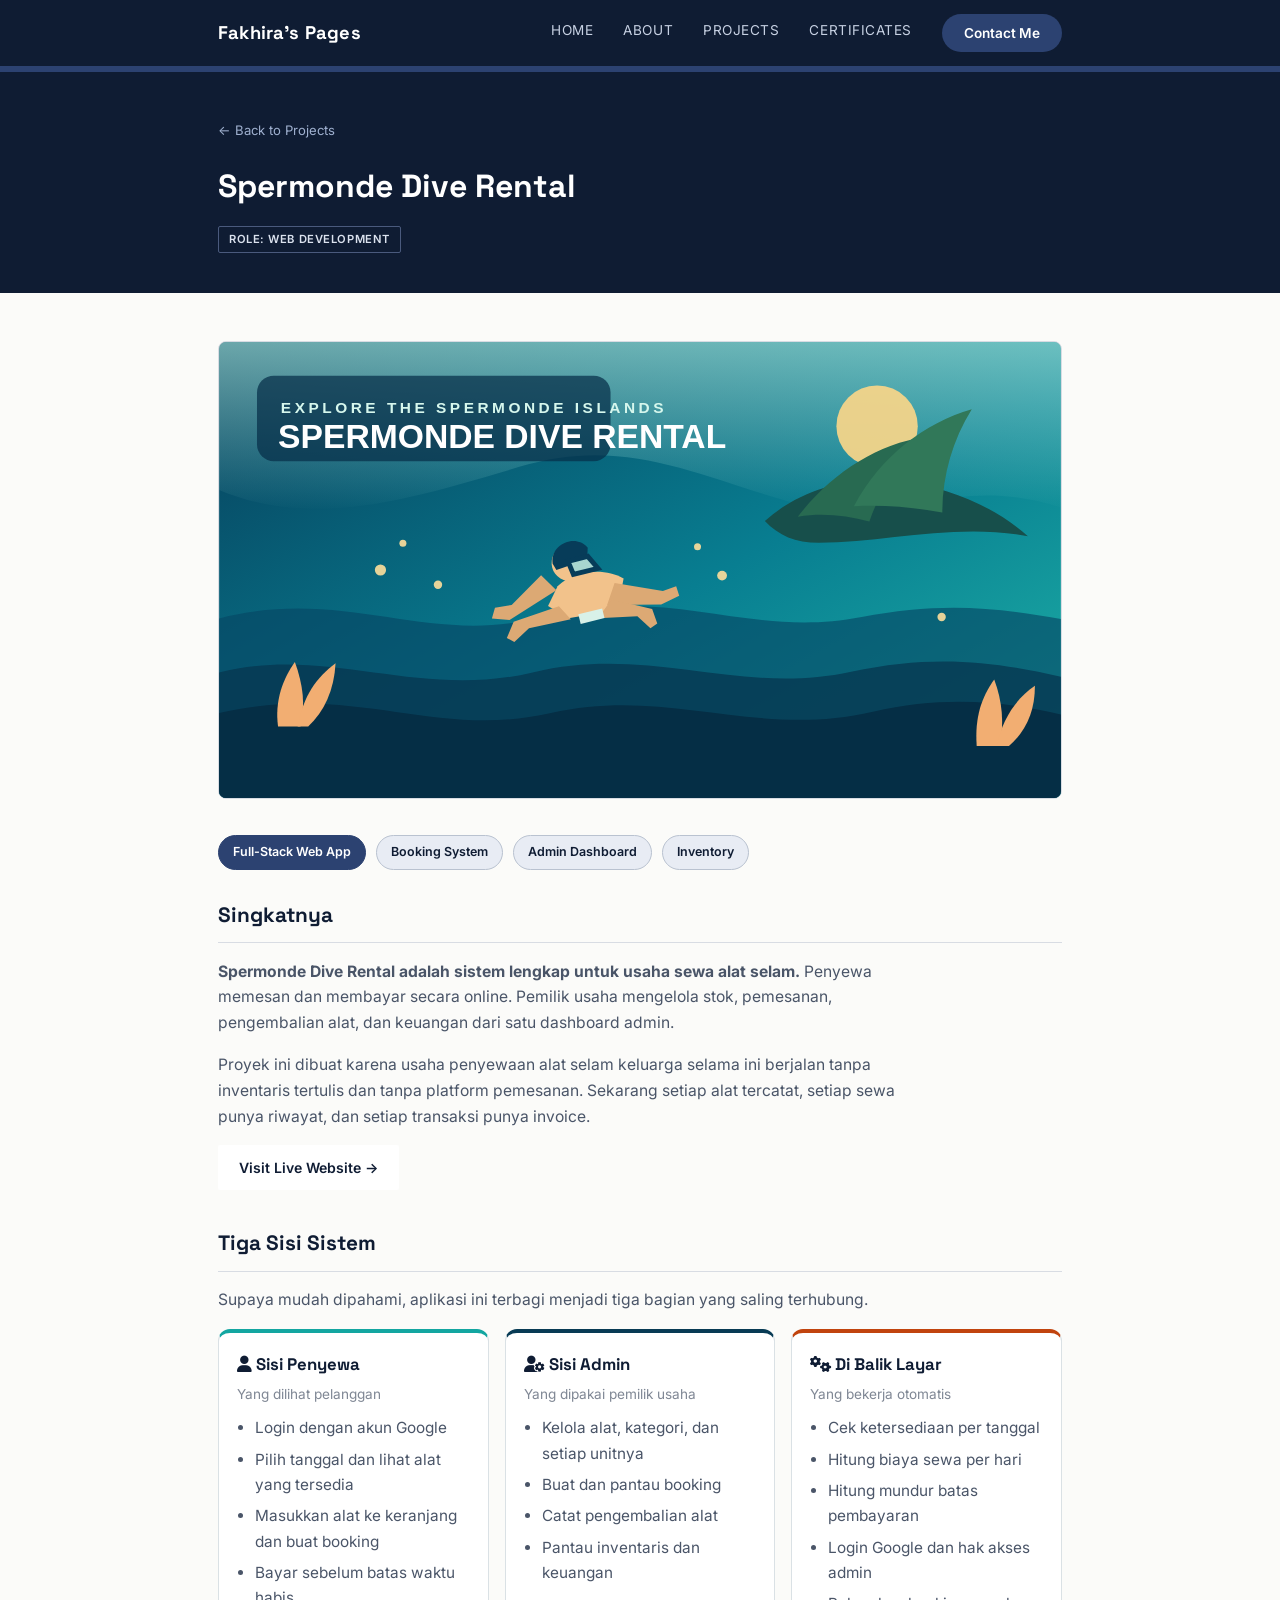
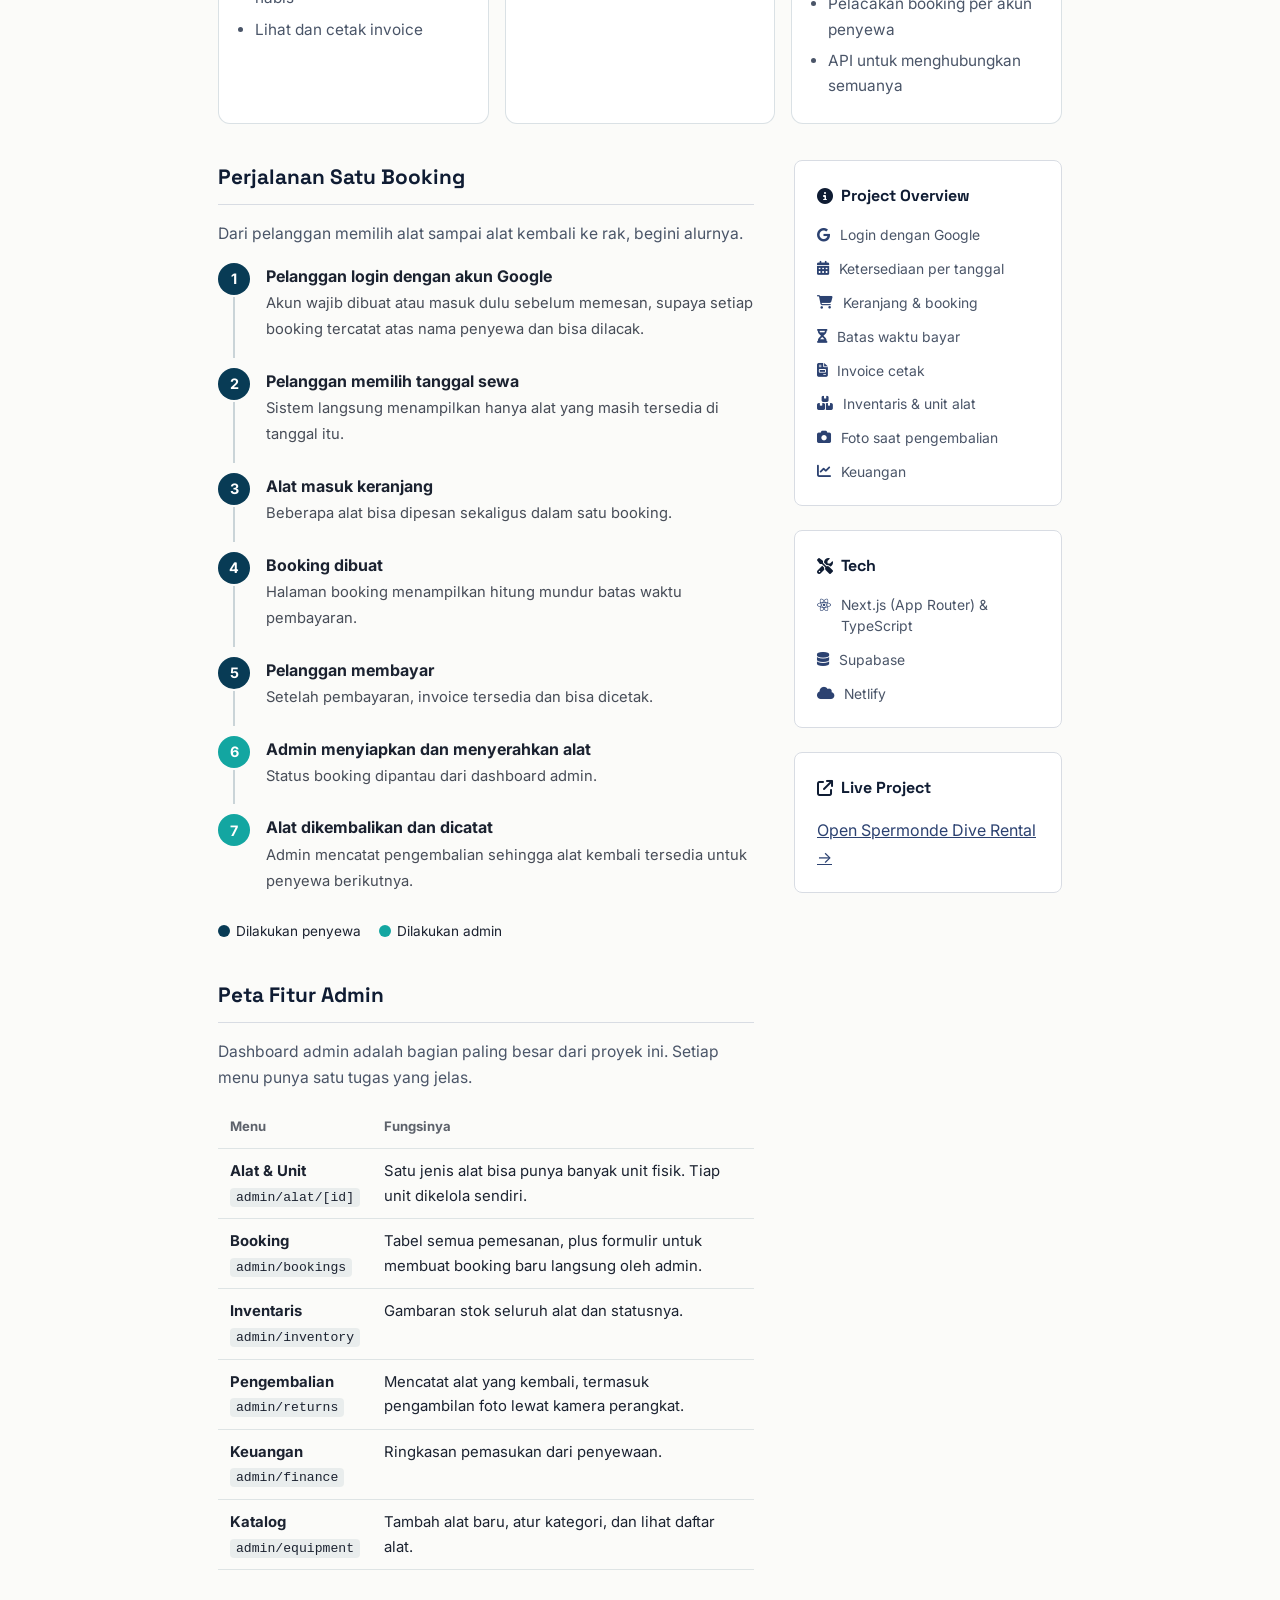
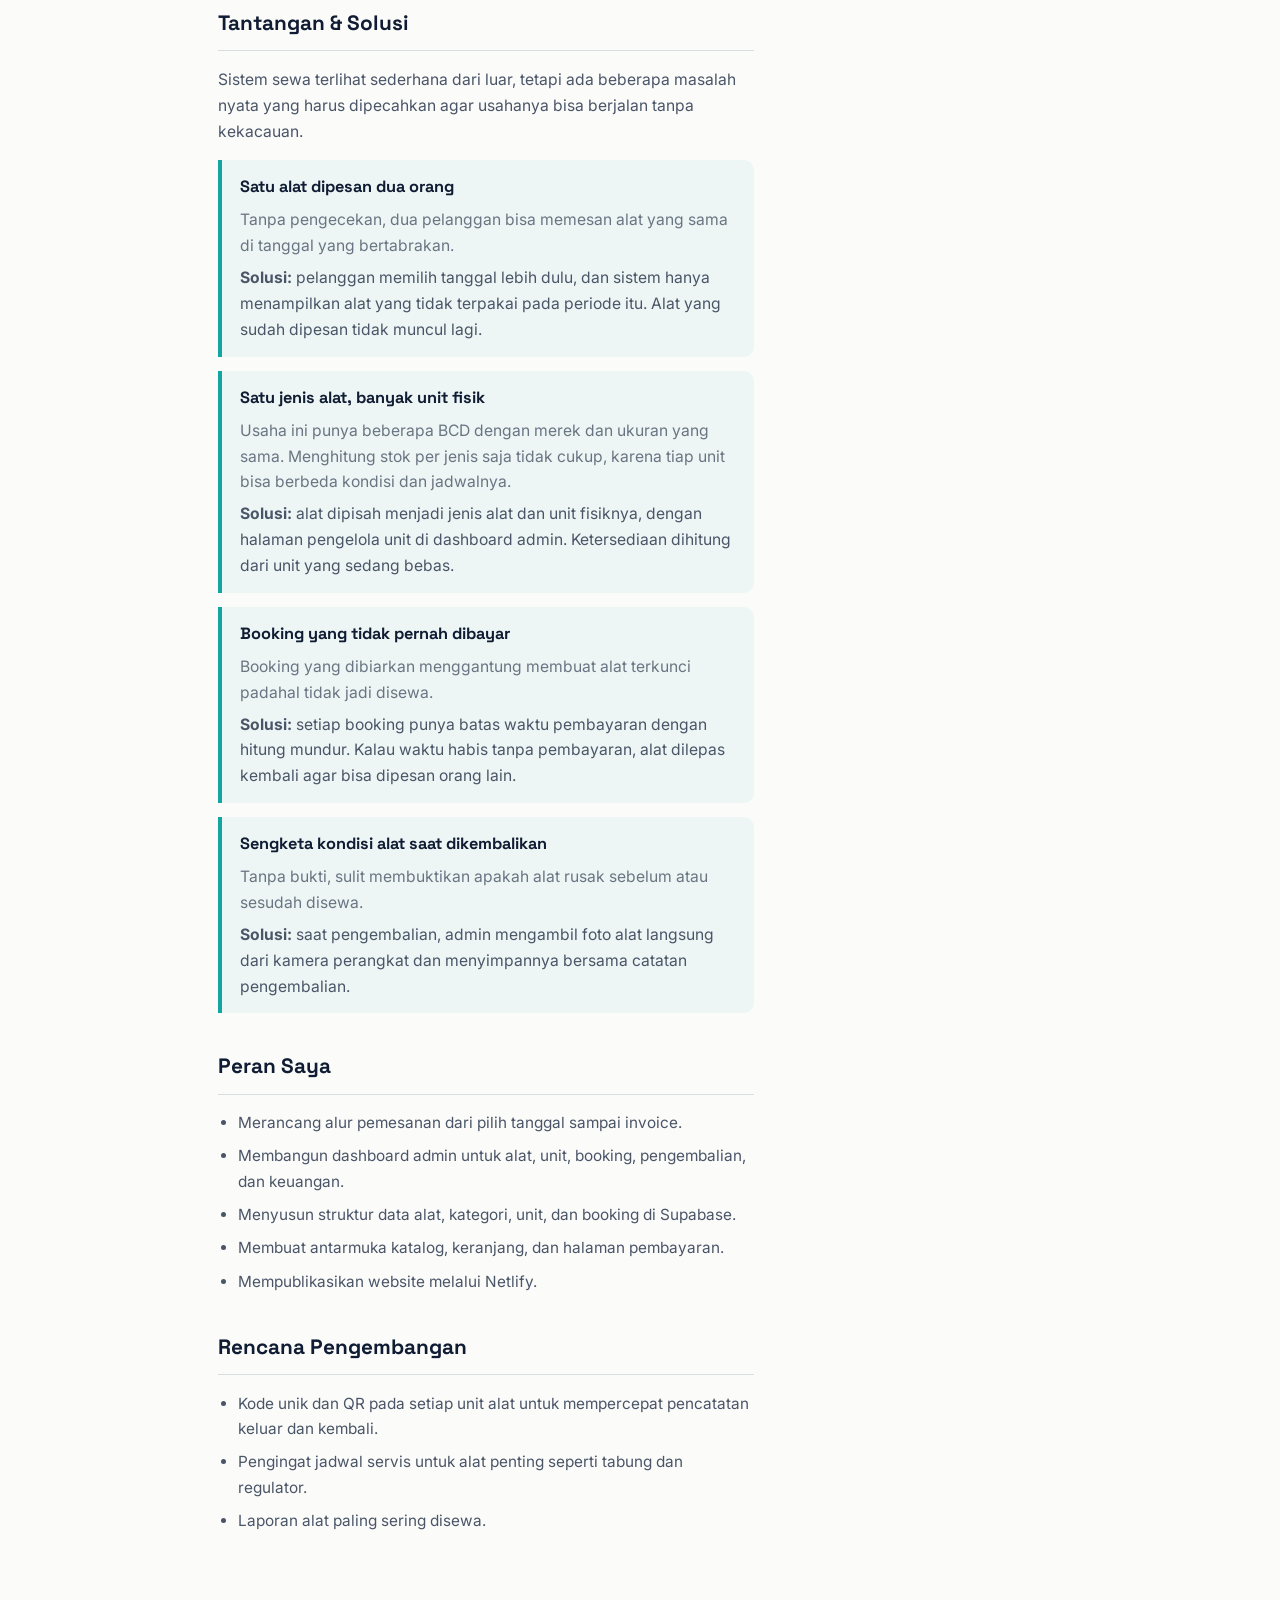
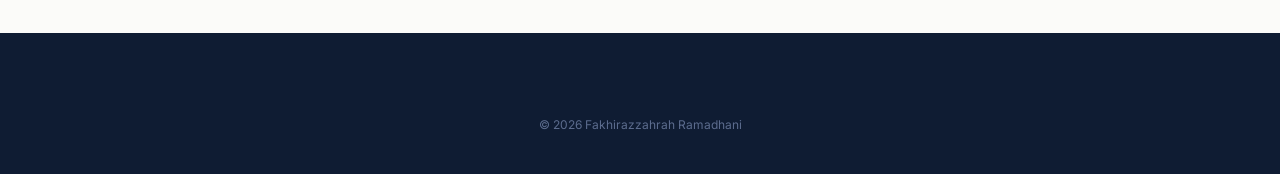
==== commit 5ce393e0: "Update Home + Adding new certificates" ====
--- a/project-spermonde.html
+++ b/project-spermonde.html
@@ -45,7 +45,7 @@
 <div class="detail-body"><div class="container">
 
   <!-- Ganti dengan screenshot asli: <img src="images/spermonde-home.png" alt="Halaman utama Spermonde Dive Rental" style="width:100%;border-radius:16px;"> -->
-  <div class="detail-block"><div class="detail-hero-image" style="min-height:320px;display:grid;place-items:center;background:linear-gradient(135deg,#083b55,#13a6a1);color:#fff;font-size:5rem;border-radius:16px;"><i class="fa-solid fa-water" aria-hidden="true"></i></div></div>
+  <div class="detail-block"><img class="detail-photo" src="documentation/spermonde-cover.svg" alt="Ilustrasi Spermonde Dive Rental dengan suasana laut dan penyelam"></div>
 
   <div class="detail-tags tags-on-light"><span class="tag-badge tag-primary">Full-Stack Web App</span><span class="tag-badge">Booking System</span><span class="tag-badge">Admin Dashboard</span><span class="tag-badge">Inventory</span></div>
 
--- a/style.css
+++ b/style.css
@@ -139,6 +139,7 @@
   width:190px;
   height:190px;
   object-fit:cover;
+  object-position:center 20%;
   border-radius:50%;
   border:3px solid var(--navy-mid);
   transition:transform .3s ease;
@@ -310,6 +311,29 @@
 }
 
 /* ---------- PROJECT CARDS (preview grid) ---------- */
+.project-filters{
+  display:flex;
+  flex-wrap:wrap;
+  gap:10px;
+  margin:24px 0 28px;
+}
+.project-filter{
+  appearance:none;
+  border:1px solid var(--line);
+  border-radius:999px;
+  background:var(--card);
+  color:var(--ink-soft);
+  padding:9px 16px;
+  font:600 .88rem Inter,sans-serif;
+  cursor:pointer;
+  transition:background .2s ease,color .2s ease,border-color .2s ease;
+}
+.project-filter:hover,.project-filter.is-active{
+  background:var(--navy-deep);
+  border-color:var(--navy-deep);
+  color:#fff;
+}
+.project-card[hidden]{display:none;}
 .project-grid{
   display:grid;
   grid-template-columns:repeat(auto-fit, minmax(260px,1fr));
@@ -323,6 +347,18 @@
   display:flex;
   flex-direction:column;
   transition:border-color .2s ease, transform .25s ease, box-shadow .25s ease;
+}
+.project-card > .detail-block,.project-card > .detail-hero-image{
+  height:180px;
+  margin:0 0 18px;
+  overflow:hidden;
+  border-radius:3px;
+}
+.project-card > .detail-block .detail-photo,.project-card > .detail-hero-image img{
+  display:block;
+  width:100%;
+  height:100%;
+  object-fit:contain;
 }
 .project-card:hover{
   border-color:var(--navy-mid);
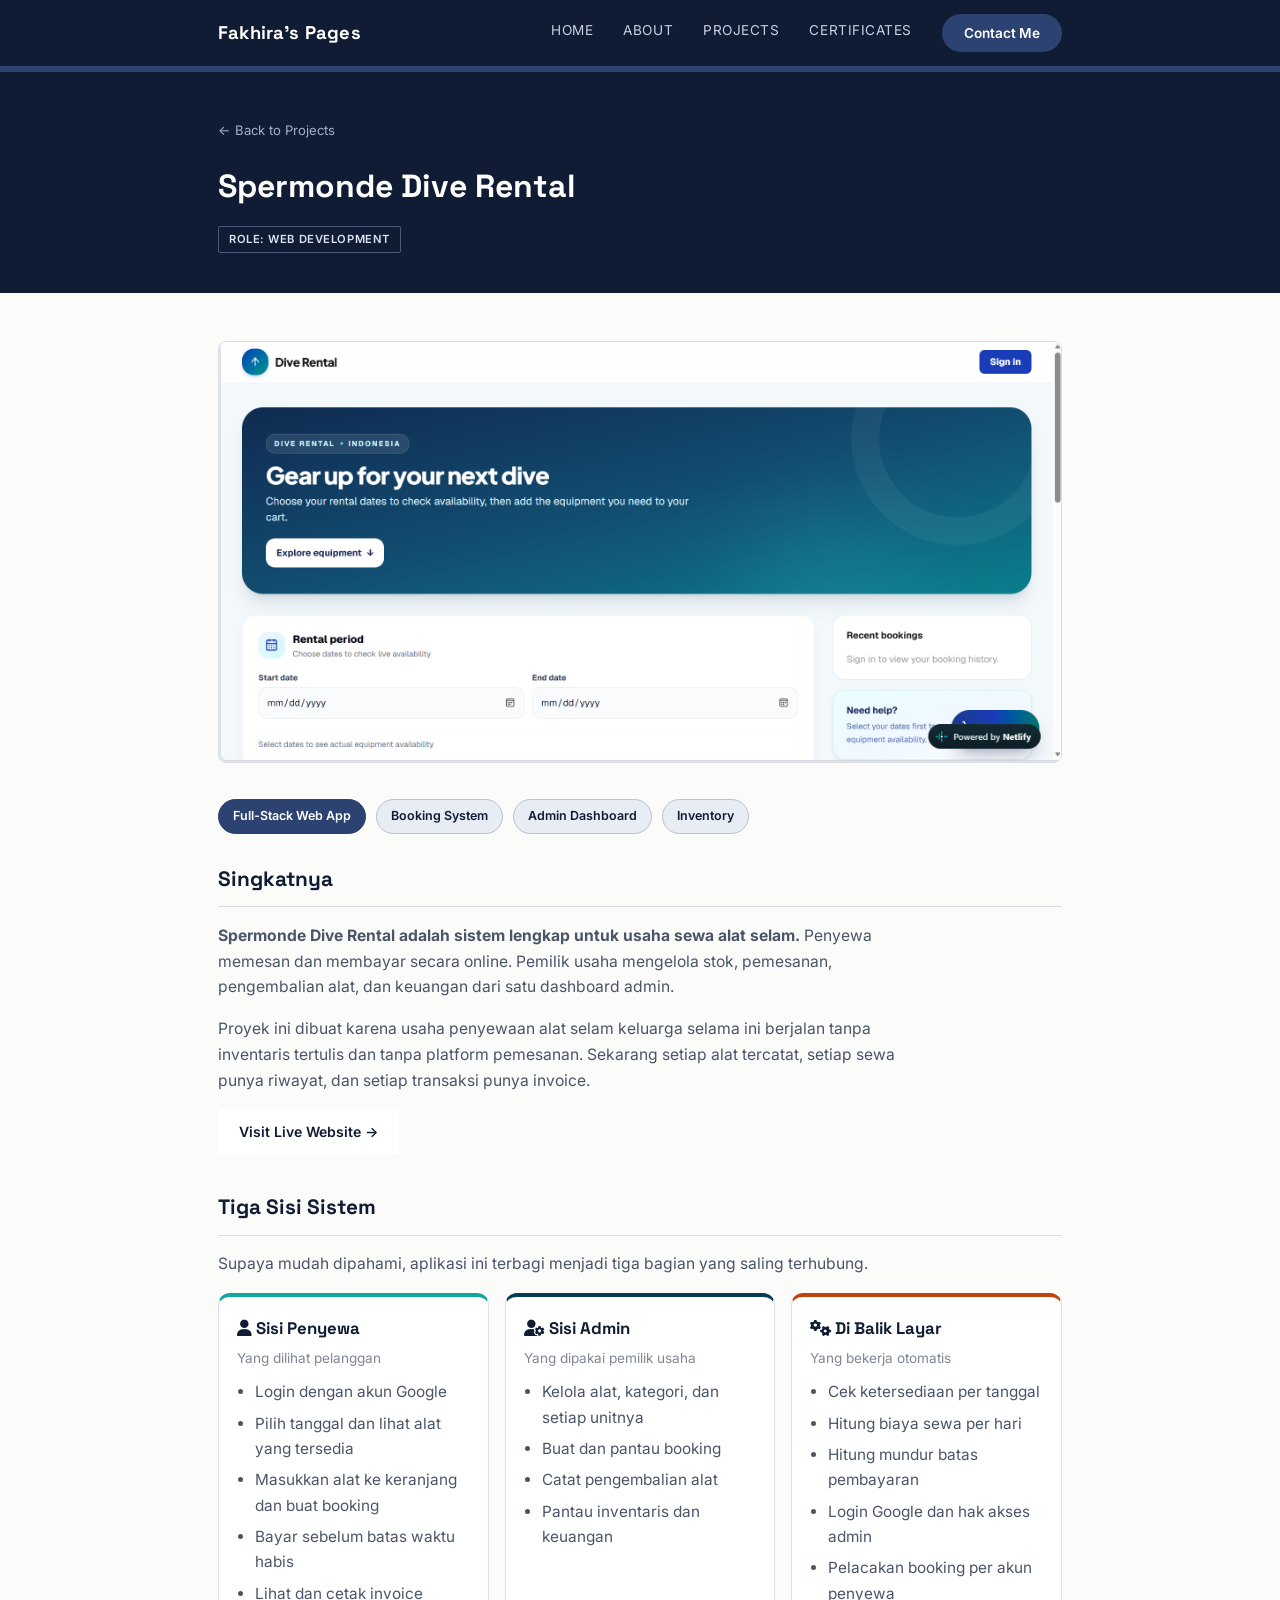
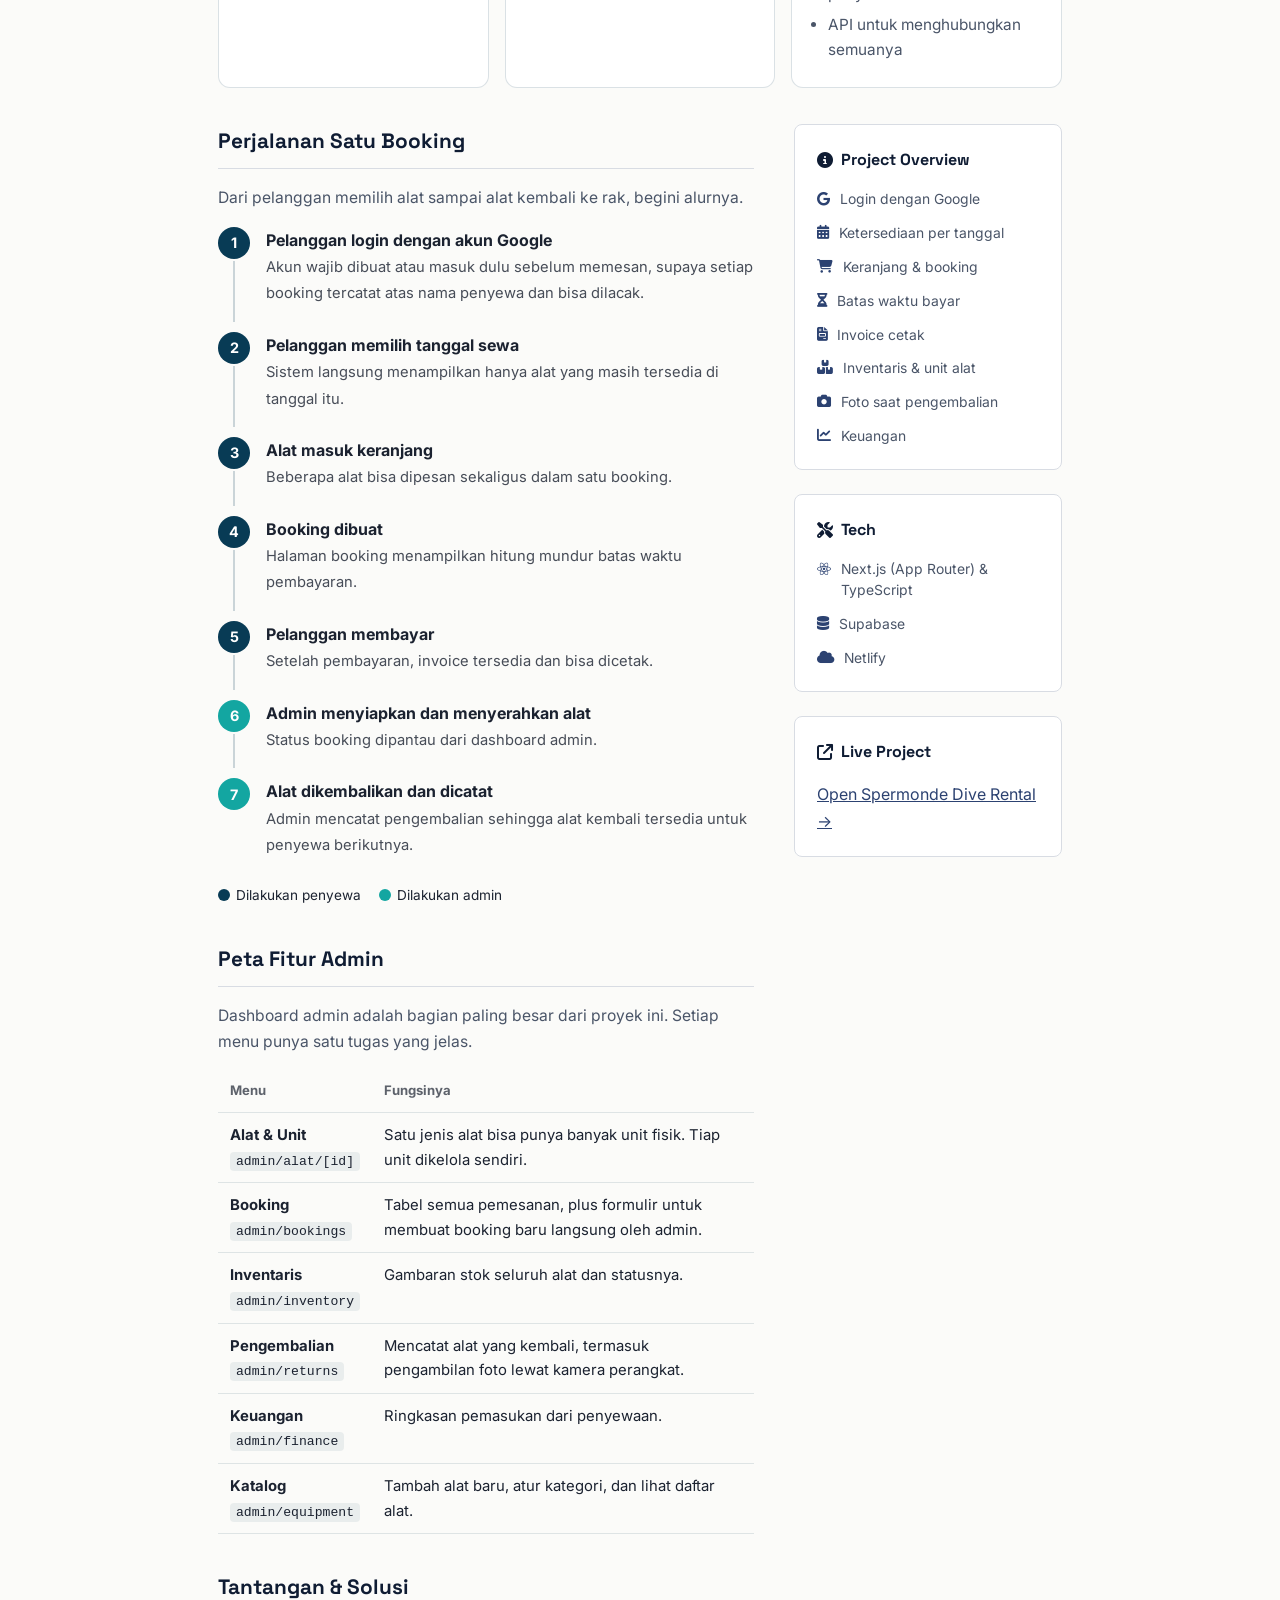
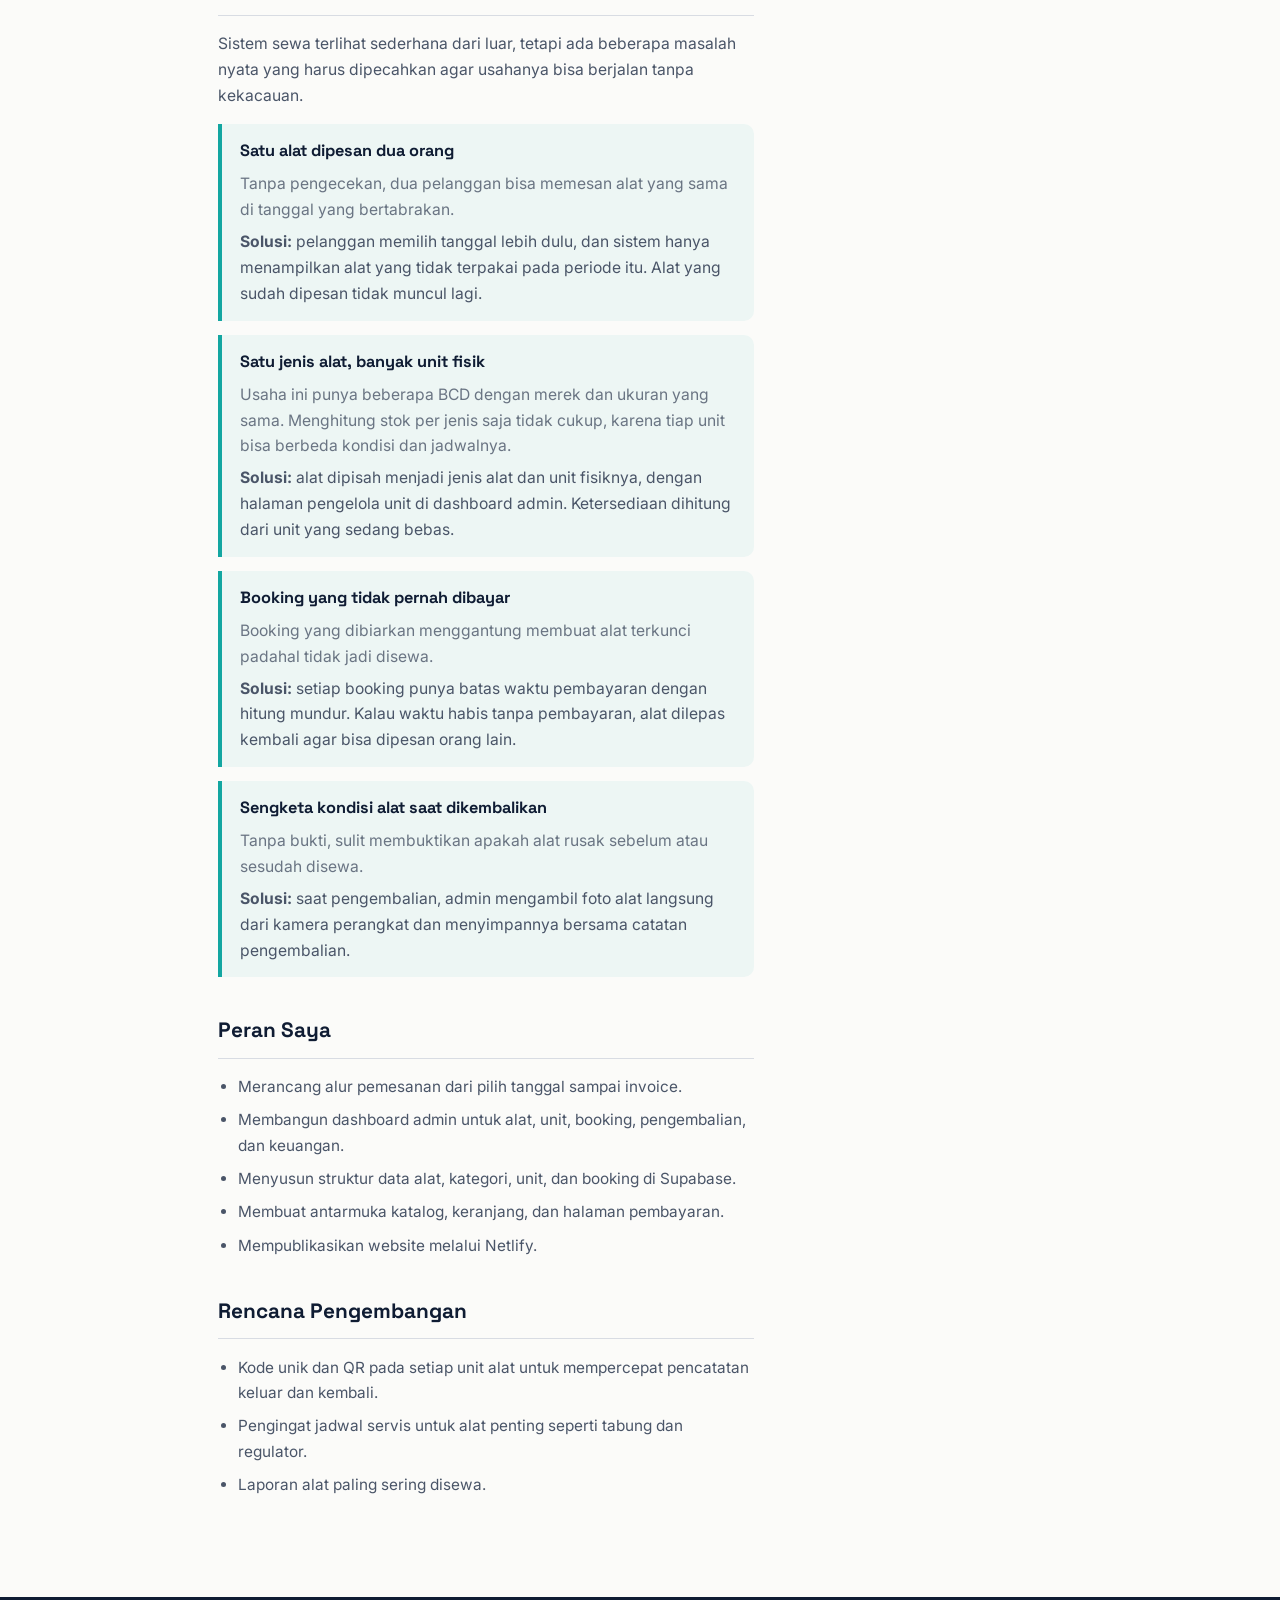
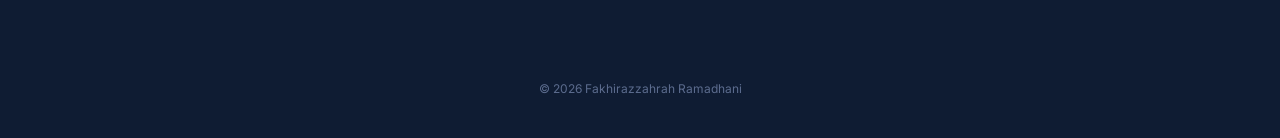
==== commit 4626dad3: "Update Profile dive-rental" ====
--- a/project-spermonde.html
+++ b/project-spermonde.html
@@ -45,7 +45,7 @@
 <div class="detail-body"><div class="container">
 
   <!-- Ganti dengan screenshot asli: <img src="images/spermonde-home.png" alt="Halaman utama Spermonde Dive Rental" style="width:100%;border-radius:16px;"> -->
-  <div class="detail-block"><img class="detail-photo" src="documentation/spermonde-cover.svg" alt="Ilustrasi Spermonde Dive Rental dengan suasana laut dan penyelam"></div>
+  <div class="detail-block"><img class="detail-photo" src="documentation\Dive-rental.png" alt="Ilustrasi Spermonde Dive Rental dengan suasana laut dan penyelam"></div>
 
   <div class="detail-tags tags-on-light"><span class="tag-badge tag-primary">Full-Stack Web App</span><span class="tag-badge">Booking System</span><span class="tag-badge">Admin Dashboard</span><span class="tag-badge">Inventory</span></div>
 
--- a/style.css
+++ b/style.css
@@ -258,7 +258,7 @@
 /* ---------- SKILLS ---------- */
 .skills-grid {
   display: grid;
-  grid-template-columns: repeat(3, 1fr);
+  grid-template-columns: repeat(2, minmax(0, 1fr));
   gap: 40px 32px;
   max-width: 1000px;
   margin: 0 auto;
